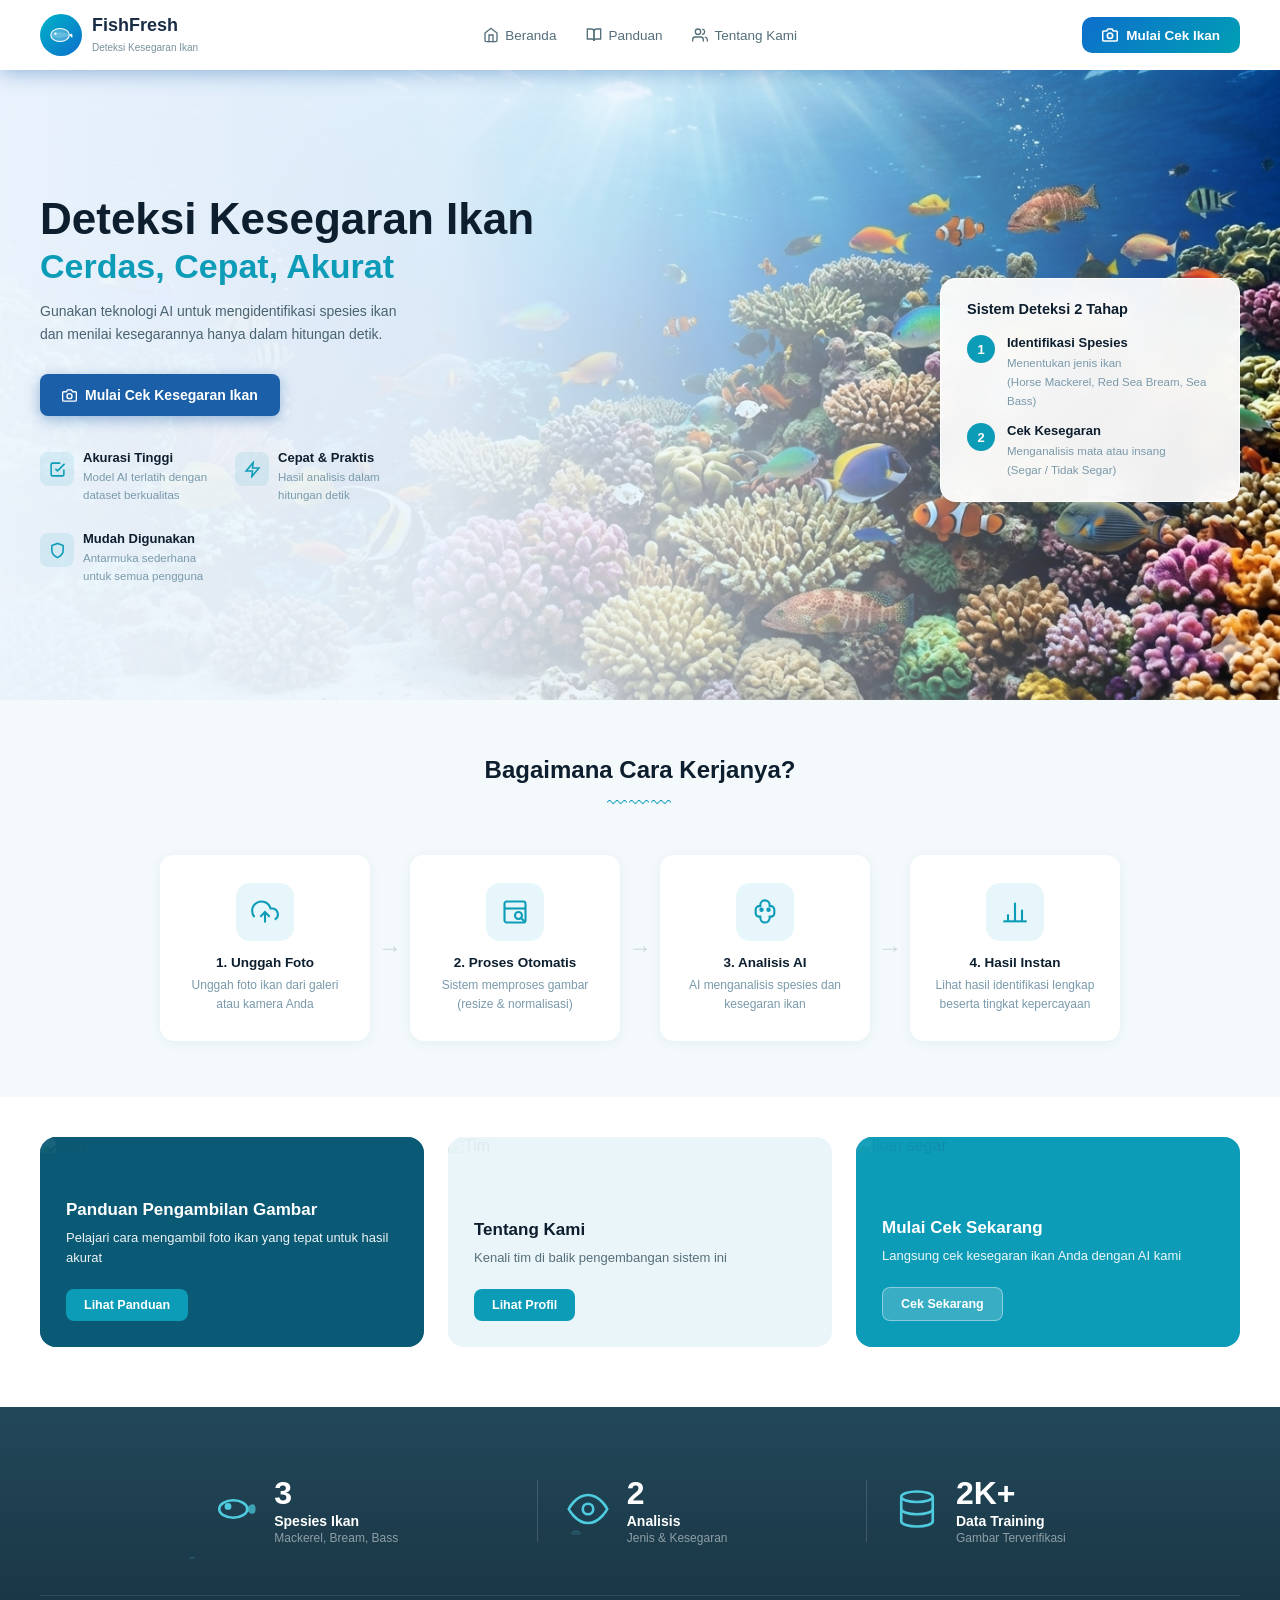
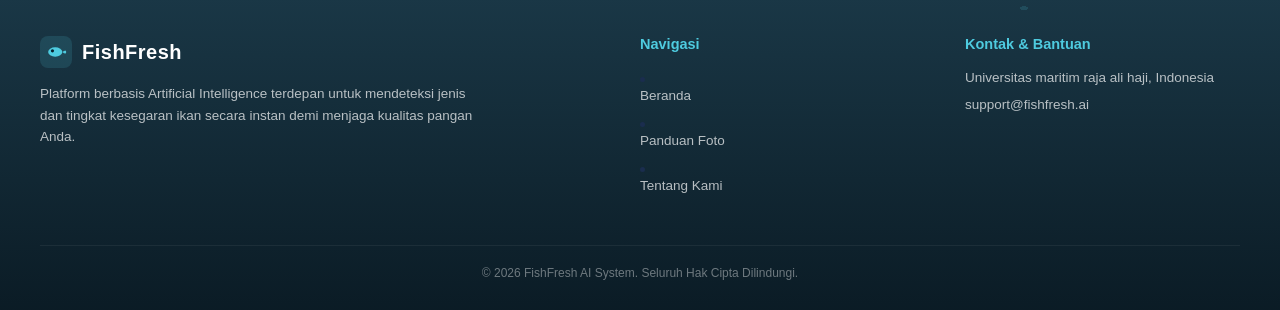
==== frontend/index.html @ 50209ec3 "first commit" ====
<!DOCTYPE html>
<html lang="id">

<head>
  <meta charset="UTF-8">
  <meta name="viewport" content="width=device-width, initial-scale=1.0">
  <title>FishFresh - Deteksi Kesegaran Ikan</title>

  <link rel="stylesheet" href="./assest/css/index.css">

  <link
    href="https://fonts.googleapis.com/css2?family=Inter:ital,wght@0,400;0,500;0,600;0,700;0,800;0,900;1,400&display=swap"
    rel="stylesheet">
</head>

<body>
  <!-- NAVBAR -->
  <nav>
    <div class="brand">
      <div class="brand-logo">
        <svg viewBox="0 0 28 28" fill="none" xmlns="http://www.w3.org/2000/svg">
          <ellipse cx="13" cy="14" rx="10" ry="7" fill="rgba(255,255,255,0.25)" stroke="#fff" stroke-width="1.2" />
          <path d="M23 14 C26 11 27 14 26 17 C24 15.5 23 14 23 14Z" fill="#fff" />
          <circle cx="8" cy="12.5" r="1.3" fill="#fff" />
          <path d="M4 14 C8 10 17 10 23 14 C17 18 8 18 4 14Z" fill="rgba(255,255,255,0.18)" />
        </svg>
      </div>
      <div class="brand-text">
        <b>FishFresh</b>
        <small>Deteksi Kesegaran Ikan</small>
      </div>
    </div>

    <ul class="nav-links">
      <li>
        <a href="beranda.html" class="active">
          <svg viewBox="0 0 24 24" fill="none" stroke="currentColor" stroke-width="2" stroke-linecap="round">
            <path d="M3 9l9-7 9 7v11a2 2 0 01-2 2H5a2 2 0 01-2-2z" />
            <polyline points="9 22 9 12 15 12 15 22" />
          </svg>
          Beranda
        </a>
      </li>
      <li>
        <a href="panduan.html">
          <svg viewBox="0 0 24 24" fill="none" stroke="currentColor" stroke-width="2" stroke-linecap="round">
            <path d="M2 3h6a4 4 0 014 4v14a3 3 0 00-3-3H2z" />
            <path d="M22 3h-6a4 4 0 00-4 4v14a3 3 0 013-3h7z" />
          </svg>
          Panduan
        </a>
      </li>
      <li>
        <a href="tentang.html">
          <svg viewBox="0 0 24 24" fill="none" stroke="currentColor" stroke-width="2" stroke-linecap="round">
            <path d="M17 21v-2a4 4 0 00-4-4H5a4 4 0 00-4 4v2" />
            <circle cx="9" cy="7" r="4" />
            <path d="M23 21v-2a4 4 0 00-3-3.87M16 3.13a4 4 0 010 7.75" />
          </svg>
          Tentang Kami
        </a>
      </li>
    </ul>

    <a href="cek.html" class="btn-cta nav-cta-desktop">
      <svg viewBox="0 0 24 24" fill="none" stroke="currentColor" stroke-width="2.5" stroke-linecap="round">
        <path d="M23 19a2 2 0 01-2 2H3a2 2 0 01-2-2V8a2 2 0 012-2h4l2-3h6l2 3h4a2 2 0 012 2z" />
        <circle cx="12" cy="13" r="4" />
      </svg>
      Mulai Cek Ikan
    </a>

    <button class="ham-btn" id="ham" aria-label="Menu">
      <span></span>
      <span></span>
      <span></span>
    </button>

    <div class="mobile-menu" id="mobileMenu">
      <ul>
        <li><a href="beranda.html" class="active">Beranda</a></li>
        <li><a href="panduan.html">Panduan</a></li>
        <li><a href="tentang.html">Tentang Kami</a></li>
        <li>
          <a href="cek.html" class="btn-cta-mobile">
            <svg viewBox="0 0 24 24" fill="none" stroke="currentColor" stroke-width="2.5"
              style="width:16px;height:16px;">
              <path d="M23 19a2 2 0 01-2 2H3a2 2 0 01-2-2V8a2 2 0 012-2h4l2-3h6l2 3h4a2 2 0 012 2z" />
              <circle cx="12" cy="13" r="4" />
            </svg>
            Mulai Cek Ikan
          </a>
        </li>
      </ul>
    </div>
  </nav>

  <section class="hero" id="heroSection">
    <div class="hero-bg-wrap">
      <img id="heroBgImg" src="./assest/img/laut.png" alt="Background pantai" />
    </div>

    <div class="hero-overlay"></div>

    <div class="hero-inner">
      <div class="hero-left">
        <h1>Deteksi Kesegaran Ikan</h1>
        <h2>Cerdas, Cepat, Akurat</h2>
        <p>Gunakan teknologi AI untuk mengidentifikasi spesies ikan dan menilai kesegarannya hanya dalam hitungan
          detik.</p>

        <div class="hero-btns">
          <a href="cek.html" class="btn-primary"
            style="text-decoration: none; display: inline-flex; align-items: center; gap: 8px;">
            <svg width="15" height="15" fill="none" stroke="currentColor" stroke-width="2.2" viewBox="0 0 24 24">
              <path d="M23 19a2 2 0 01-2 2H3a2 2 0 01-2-2V8a2 2 0 012-2h4l2-3h6l2 3h4a2 2 0 012 2z" />
              <circle cx="12" cy="13" r="4" />
            </svg>
            Mulai Cek Kesegaran Ikan
          </a>
        </div>

        <div class="hero-features">
          <div class="hero-feat">
            <div class="hero-feat-icon">
              <svg viewBox="0 0 24 24" fill="none" stroke="#0d9cb8" stroke-width="2.2">
                <polyline points="9 11 12 14 22 4" />
                <path d="M21 12v7a2 2 0 01-2 2H5a2 2 0 01-2-2V5a2 2 0 012-2h11" />
              </svg>
            </div>
            <div class="hero-feat-text">
              <strong>Akurasi Tinggi</strong>
              <span>Model AI terlatih dengan<br>dataset berkualitas</span>
            </div>
          </div>
          <div class="hero-feat">
            <div class="hero-feat-icon">
              <svg viewBox="0 0 24 24" fill="none" stroke="#0d9cb8" stroke-width="2.2">
                <polygon points="13 2 3 14 12 14 11 22 21 10 12 10 13 2" />
              </svg>
            </div>
            <div class="hero-feat-text">
              <strong>Cepat &amp; Praktis</strong>
              <span>Hasil analisis dalam<br>hitungan detik</span>
            </div>
          </div>
          <div class="hero-feat">
            <div class="hero-feat-icon">
              <svg viewBox="0 0 24 24" fill="none" stroke="#0d9cb8" stroke-width="2.2">
                <path d="M12 22s8-4 8-10V5l-8-3-8 3v7c0 6 8 10 8 10z" />
              </svg>
            </div>
            <div class="hero-feat-text">
              <strong>Mudah Digunakan</strong>
              <span>Antarmuka sederhana<br>untuk semua pengguna</span>
            </div>
          </div>
        </div>
      </div>

      <div class="hero-card">
        <h4>Sistem Deteksi 2 Tahap</h4>
        <div class="hc-step">
          <div class="hc-num">1</div>
          <div class="hc-info">
            <strong>Identifikasi Spesies</strong>
            <span>Menentukan jenis ikan<br>(Horse Mackerel, Red Sea Bream, Sea Bass)</span>
          </div>
        </div>
        <div class="hc-step">
          <div class="hc-num">2</div>
          <div class="hc-info">
            <strong>Cek Kesegaran</strong>
            <span>Menganalisis mata atau insang<br>(Segar / Tidak Segar)</span>
          </div>
        </div>
      </div>
    </div>
  </section>

  <section class="how-section">
    <div class="section-head">
      <h2>Bagaimana Cara Kerjanya?</h2>
      <div class="wave">〰〰〰</div>
    </div>
    <div class="steps-wrap">

      <div class="step-box">
        <div class="step-icon-wrap">
          <svg viewBox="0 0 24 24" fill="none" stroke="#0d9cb8" stroke-width="1.8">
            <polyline points="16 16 12 12 8 16" />
            <line x1="12" y1="12" x2="12" y2="21" />
            <path d="M20.39 18.39A5 5 0 0018 9h-1.26A8 8 0 103 16.3" />
          </svg>
        </div>
        <h4>1. Unggah Foto</h4>
        <p>Unggah foto ikan dari galeri atau kamera Anda</p>
      </div>

      <div class="step-arr">→</div>

      <div class="step-box">
        <div class="step-icon-wrap">
          <svg viewBox="0 0 24 24" fill="none" stroke="#0d9cb8" stroke-width="1.8">
            <rect x="3" y="3" width="18" height="18" rx="2" />
            <path d="M3 9h18" />
            <circle cx="15" cy="15" r="3" />
            <line x1="17.1" y1="17.1" x2="20" y2="20" />
          </svg>
        </div>
        <h4>2. Proses Otomatis</h4>
        <p>Sistem memproses gambar (resize &amp; normalisasi)</p>
      </div>

      <div class="step-arr">→</div>

      <div class="step-box">
        <div class="step-icon-wrap">
          <svg viewBox="0 0 24 24" fill="none" stroke="#0d9cb8" stroke-width="1.8">
            <path
              d="M12 2a4 4 0 014 4v1h1a3 3 0 013 3v3a3 3 0 01-3 3h-1v1a4 4 0 01-8 0v-1H7a3 3 0 01-3-3v-3a3 3 0 013-3h1V6a4 4 0 014-4z" />
            <circle cx="9" cy="10" r="1" />
            <circle cx="15" cy="10" r="1" />
          </svg>
        </div>
        <h4>3. Analisis AI</h4>
        <p>AI menganalisis spesies dan kesegaran ikan</p>
      </div>

      <div class="step-arr">→</div>

      <div class="step-box">
        <div class="step-icon-wrap">
          <svg viewBox="0 0 24 24" fill="none" stroke="#0d9cb8" stroke-width="1.8">
            <line x1="18" y1="20" x2="18" y2="10" />
            <line x1="12" y1="20" x2="12" y2="4" />
            <line x1="6" y1="20" x2="6" y2="14" />
            <polyline points="2 20 22 20" />
          </svg>
        </div>
        <h4>4. Hasil Instan</h4>
        <p>Lihat hasil identifikasi lengkap beserta tingkat kepercayaan</p>
      </div>

    </div>
  </section>

  <section class="cards-section">
    <div class="cards-grid">

      <div class="icard icard-1">
        <img class="icard-bg-img" src="https://images.unsplash.com/photo-1544551763-46a013bb70d5?w=600&q=80&fit=crop"
          alt="Ikan" style="object-position:right center" />
        <div class="icard-overlay"></div>
        <div class="icard-content">
          <h3>Panduan Pengambilan Gambar</h3>
          <p>Pelajari cara mengambil foto ikan yang tepat untuk hasil akurat</p>
          <a href="panduan.html" class="icard-btn"
            style="background:#0d9cb8; color:#fff; text-decoration:none; display:inline-block; text-align:center;">Lihat
            Panduan</a>
        </div>
      </div>

      <div class="icard icard-3">
        <img class="icard-bg-img" src="https://images.unsplash.com/photo-1529156069898-49953e39b3ac?w=600&q=80&fit=crop"
          alt="Tim" style="object-position:right top" />
        <div class="icard-overlay"></div>
        <div class="icard-content">
          <h3>Tentang Kami</h3>
          <p>Kenali tim di balik pengembangan sistem ini</p>
          <a href="tentang.html" class="icard-btn"
            style="background:#0d9cb8; color:#fff; text-decoration:none; display:inline-block; text-align:center;">Lihat
            Profil</a>
        </div>
      </div>

      <div class="icard icard-4">
        <img class="icard-bg-img" src="https://images.unsplash.com/photo-1565193566173-7a0ee3dbe261?w=600&q=80&fit=crop"
          alt="Ikan segar" style="object-position:right center" />
        <div class="icard-overlay"></div>
        <div class="icard-content">
          <h3>Mulai Cek Sekarang</h3>
          <p>Langsung cek kesegaran ikan Anda dengan AI kami</p>
          <a href="cek.html" class="icard-btn"
            style="background:rgba(255,255,255,0.18); color:#fff; border:1px solid rgba(255,255,255,0.4); text-decoration:none; display:inline-block; text-align:center;">Cek
            Sekarang</a>
        </div>
      </div>

    </div>
  </section>

  <!-- FOOTER -->
  <footer class="combined-footer">
    <div class="footer-bg-layer"></div>
    <div class="footer-fish-layer"></div>

    <div class="footer-container">

      <div class="stats-inner">
        <div class="stat-item">
          <div class="stat-icon-wrap">
            <svg viewBox="0 0 24 24">
              <ellipse cx="11" cy="12" rx="8" ry="5" stroke="#4ecbdf" stroke-width="1.5" fill="none" />
              <path d="M19 12 Q23 8 23 12 Q23 16 19 12Z" fill="#4ecbdf" opacity="0.7" />
              <circle cx="8" cy="10.5" r="1.2" fill="#4ecbdf" />
            </svg>
          </div>
          <div class="stat-text">
            <div class="stat-num">3</div>
            <div class="stat-label">Spesies Ikan</div>
            <div class="stat-sub">Mackerel, Bream, Bass</div>
          </div>
        </div>

        <div class="stat-item">
          <div class="stat-icon-wrap">
            <svg viewBox="0 0 24 24" fill="none" stroke="#4ecbdf" stroke-width="1.5">
              <path d="M1 12s4-8 11-8 11 8 11 8-4 8-11 8-11-8-11-8z" />
              <circle cx="12" cy="12" r="3" />
            </svg>
          </div>
          <div class="stat-text">
            <div class="stat-num">2</div>
            <div class="stat-label">Analisis</div>
            <div class="stat-sub">Jenis &amp; Kesegaran</div>
          </div>
        </div>

        <div class="stat-item">
          <div class="stat-icon-wrap">
            <svg viewBox="0 0 24 24" fill="none" stroke="#4ecbdf" stroke-width="1.5">
              <ellipse cx="12" cy="5" rx="9" ry="3" />
              <path d="M21 12c0 1.66-4 3-9 3s-9-1.34-9-3" />
              <path d="M3 5v14c0 1.66 4 3 9 3s9-1.34 9-3V5" />
            </svg>
          </div>
          <div class="stat-text">
            <div class="stat-num">2K+</div>
            <div class="stat-label">Data Training</div>
            <div class="stat-sub">Gambar Terverifikasi</div>
          </div>
        </div>
      </div>

      <div class="footer-divider"></div>

      <div class="footer-content-grid">
        <div class="footer-about">
          <div class="footer-brand">
            <div class="f-brand-icon">
              <svg viewBox="0 0 28 28" fill="none">
                <ellipse cx="13" cy="14" rx="9" ry="6" fill="#4ecbdf" />
                <path d="M22 14 Q27 10 27 14 Q27 18 22 14Z" fill="#4ecbdf" />
                <circle cx="9.5" cy="12.5" r="2" fill="#071e2a" />
              </svg>
            </div>
            <span>FishFresh</span>
          </div>
          <p class="footer-desc">
            Platform berbasis Artificial Intelligence terdepan untuk mendeteksi jenis dan tingkat kesegaran ikan
            secara
            instan demi menjaga kualitas pangan Anda.
          </p>
        </div>

        <div class="footer-links-group">
          <h4>Navigasi</h4>
          <li><a href="beranda.html">Beranda</a>
          <li><a href="panduan.html">Panduan Foto</a>
          <li><a href="tentang.html">Tentang Kami</a>
        </div>

        <div class="footer-links-group">
          <h4>Kontak & Bantuan</h4>
          <p class="footer-info-text">Universitas maritim raja ali haji, Indonesia</p>
          <p class="footer-info-text">support@fishfresh.ai</p>
        </div>
      </div>

      <div class="footer-bottom">
        <p>&copy; 2026 FishFresh AI System. Seluruh Hak Cipta Dilindungi.</p>
      </div>

    </div>
  </footer>

  <div class="toast" id="toast"></div>
  <script src="./assest/js/index.js"></script>
</body>

</html>
---- frontend/assest/css/index.css ----
:root {
    --primary: #1a5fa8;
    --primary-dark: #0d3d6e;
    --primary-light: #3a80cc;
    --accent: #00b4d8;
    --teal: #0096c7;
    --bg: #f0f8ff;
    --bg2: #e4f1fb;
    --white: #fff;
    --text: #1a2d45;
    --muted: #5a7a9a;
    --border: #cde3f5;
    --green: #16a34a;
    --red: #dc2626;
    --shadow: 0 4px 24px rgba(26, 95, 168, .10);
    --shadow-h: 0 8px 36px rgba(26, 95, 168, .18);
    --r: 16px;
    --r-sm: 10px;
}

*,
*::before,
*::after {
    box-sizing: border-box;
    margin: 0;
    padding: 0
}

html {
    scroll-behavior: smooth
}

body {
    font-family: 'Poppins', sans-serif;
    color: #1a2d4e;
    overflow-x: hidden;
    width: 100%;
    background-image: linear-gradient(180deg, rgba(238, 246, 255, 0.323) 0%, rgba(238, 246, 255, 0.95) 100%),
        url('/assest/img/laut.png');
    background-size: cover;
    background-position: center;
    background-repeat: no-repeat;
    background-attachment: fixed;
}

/* ============ NAVBAR ============ */
/* ── NAVBAR ── */
nav {
    position: fixed;
    top: 0;
    left: 0;
    width: 100%;
    height: 70px;
    display: flex;
    justify-content: space-between;
    align-items: center;
    padding: 0 40px;
    background: #ffffff !important;
    /* Memaksa latar putih kokoh di laptop/tablet/HP */
    box-shadow: 0 2px 20px rgba(26, 95, 168, 0.437);
    z-index: 9999;
}

.brand {
    display: flex;
    align-items: center;
    gap: 10px
}

.brand-logo {
    width: 42px;
    height: 42px;
    border-radius: 50%;
    background: linear-gradient(135deg, #00b4c8, #0d6ecc);
    display: flex;
    align-items: center;
    justify-content: center;
    overflow: hidden
}

.brand-logo svg {
    width: 26px;
    height: 26px
}

.brand-text b {
    display: block;
    font-size: 18px;
    color: #1a2d45 !important;
    line-height: 1.2;
}

.brand-text small {
    font-size: 10px;
    color: #78909c;
    font-weight: 400
}

.nav-links {
    display: flex;
    align-items: center;
    gap: 2px;
    list-style: none
}

.nav-links a {
    display: flex;
    align-items: center;
    gap: 6px;
    text-decoration: none;
    font-size: 13.5px;
    font-weight: 500;
    color: #546e7a;
    padding: 8px 14px;
    border-radius: 8px;
    transition: color .15s
}

.nav-links a:hover {
    color: #0a3060
}

.nav-links a.active {
    color: #546e7a;
    position: relative
}

.nav-links svg {
    width: 16px;
    height: 16px;
    flex-shrink: 0
}

.btn-cta {
    display: flex;
    align-items: center;
    gap: 8px;
    text-decoration: none;
    background: linear-gradient(135deg, #0d6ecc, #00a0b4);
    color: #fff;
    font-size: 13.5px;
    font-weight: 600;
    padding: 10px 20px;
    border-radius: 10px;
    white-space: nowrap;
    transition: opacity .15s
}

.btn-cta:hover {
    opacity: .88
}

.btn-cta svg {
    width: 16px;
    height: 16px
}

.ham-btn {
    display: none;

    flex-direction: column;
    justify-content: space-between;
    width: 26px;
    height: 18px;
    background: transparent;
    border: none;
    cursor: pointer;
    padding: 0;
    z-index: 1001;
    position: absolute;
    right: 24px;
    top: 50%;
    transform: translateY(-50%);
}

.ham-btn span {
    width: 100%;
    height: 2.5px;
    background-color: #070000;
    border-radius: 2px;
    transition: all 0.3s ease-in-out;
}

/* ============ MEDIA QUERY (KHUSUS LAYAR KECIL/HP) ============ */
@media (max-width: 900px) {

    .nav-links {
        display: none !important;
    }

    .nav-cta-desktop {
        display: none !important;
    }

    .ham-btn {
        display: flex !important;
    }

    nav {
        padding-right: 60px !important;
    }
}

.nav-links a:hover,
.nav-links a.active {
    color: #546e7a;
}

.nav-btn {
    text-decoration: none;
    color: #546e7a;
    background: #fff;
    padding: 0.75rem 1.6rem;
    border-radius: 14px;
    font-size: 0.95rem;
    font-weight: 700;
    box-shadow: 0 4px 15px rgba(255, 255, 255, 0.15);
    transition: all 0.3s cubic-bezier(0.16, 1, 0.3, 1);
}

.nav-btn:hover {
    transform: translateY(-2px);
    box-shadow: 0 8px 25px rgba(240, 4, 4, 0.25);
    background: #f8faff;
}

.ham-btn {
    display: none;
    /* Sembunyi secara bawaan di laptop */
    flex-direction: column;
    justify-content: space-between;
    width: 26px;
    height: 18px;
    background: transparent;
    border: none;
    cursor: pointer;
    padding: 0;
    z-index: 1001;

    /* Mengunci posisi tombol di kanan tengah navbar */
    position: absolute;
    right: 24px;
    top: 50%;
    transform: translateY(-50%);
}

/* Membuat bentuk fisik 3 baris garis putih */
.ham-btn span {
    width: 100%;
    height: 2.5px;
    background-color: #090000;
    border-radius: 2px;
    transition: all 0.3s ease-in-out;
}

/* Efek transisi berputar membentuk silang (X) saat menu terbuka */
.ham-btn.open span:nth-child(1) {
    transform: translateY(7.5px) rotate(45deg);
}

.ham-btn.open span:nth-child(2) {
    opacity: 0;
}

.ham-btn.open span:nth-child(3) {
    transform: translateY(-8px) rotate(-45deg);
}

@media (max-width: 576px) {

    .nav-links,
    .nav-btn,
    .nav-cta-desktop {
        display: none !important;
    }

    .ham-btn {
        display: flex !important;
    }

    nav {
        padding: 0 24px !important;
    }

    .mobile-menu {
        display: block !important;
        position: fixed;
        top: 66px;
        left: 0;
        width: 100%;
        background-color: var(--primary);
        padding: 24px;
        box-shadow: 0 10px 25px rgba(26, 95, 168, 0.2);
        opacity: 0;
        visibility: hidden;
        transform: translateY(-15px);
        transition: all 0.3s cubic-bezier(0.16, 1, 0.3, 1);
        z-index: 999;
    }

    .mobile-menu.open {
        opacity: 1;
        visibility: visible;
        transform: translateY(0);
    }

    .mobile-menu ul {
        list-style: none;
        display: flex;
        flex-direction: column;
        gap: 16px;
        padding: 0;
        margin: 0;
    }

    .mobile-menu ul li a {
        color: #000000 !important;
        text-decoration: none;
        font-size: 16px;
        font-weight: 600;
        display: block;
        padding: 8px 0;
    }

    .btn-cta-mobile {
        display: flex !important;
        align-items: center;
        justify-content: center;
        gap: 8px;
        background-color: var(--accent) !important;
        color: #ffffff !important;
        padding: 12px 20px;
        border-radius: 10px;
        text-align: center;
        font-weight: 700;
        margin-top: 8px;
        text-decoration: none;
    }



    /* --- LAYOUT HERO KHUSUS HP --- */
    .hero {
        min-height: auto !important;
        padding-top: 110px !important;
        padding-bottom: 40px !important;
    }

    .hero-inner {
        flex-direction: column !important;
        align-items: center !important;
        text-align: center !important;
        padding: 20px !important;
        gap: 34px !important;
    }

    .hero-left {
        max-width: 100% !important;
        width: 100% !important;
        text-align: center !important;
    }

    .hero-left h1,
    .hero-left h2 {
        text-align: center !important;
    }

    .hero-left p {
        max-width: 100% !important;
        margin: 0 auto 24px !important;
        text-align: center !important;
    }

    /* TOMBOL UTAMA DI TENGAH HP */
    .hero-btns {
        display: flex !important;
        justify-content: center !important;
        align-items: center !important;
        width: 100% !important;
        margin-bottom: 34px !important;
    }

    .hero-features {
        flex-direction: column !important;
        align-items: center !important;
        justify-content: center !important;
        gap: 20px !important;
        width: 100% !important;
    }

    .hero-feat {
        flex-direction: column !important;
        align-items: center !important;
        text-align: center !important;
        width: 100% !important;
        max-width: 300px !important;
        gap: 8px !important;
    }

    .hero-feat-text strong {
        text-align: center !important;
    }

    .hero-feat-text span {
        text-align: center !important;
    }

    .hero-card {
        max-width: 100% !important;
        min-width: 100% !important;
        transform: none !important;
        text-align: left !important;
        /* Judul 'Sistem Deteksi 2 Tahap' rata kiri */
        padding: 20px !important;
    }

    .hc-step {
        display: flex !important;
        flex-direction: row !important;
        align-items: flex-start !important;
        justify-content: flex-start !important;
        text-align: left !important;
        gap: 12px !important;
        width: 100% !important;
    }

    .hc-info {
        text-align: left !important;
        flex: 1 !important;
    }

    .hc-info strong,
    .hc-info span {
        text-align: left !important;
        display: block !important;
    }

    .hero-overlay {
        background: linear-gradient(to bottom, rgba(238, 246, 255, 0.98) 0%, rgba(238, 246, 255, 0.90) 100%) !important;
    }
}


/* ============ PINTU SINGLE: KHUSUS LAYAR TAB (577px sampai 992px) ============ */
@media (min-width: 577px) and (max-width: 992px) {

    .nav-links,
    .nav-btn,
    .nav-cta-desktop {
        display: none !important;
    }

    .ham-btn {
        display: flex !important;
    }

    nav {
        padding: 0 24px !important;
    }

    .mobile-menu {
        display: block !important;
        position: fixed;
        top: 66px;
        left: 0;
        width: 100%;
        background-color: var(--primary);
        padding: 24px;
        z-index: 999;
    }

    .hero {
        min-height: auto !important;
        padding-top: 130px !important;
        padding-bottom: 60px !important;
    }

    .hero-inner {
        flex-direction: row !important;
        align-items: center !important;
        justify-content: space-between !important;
        text-align: left !important;
        padding: 40px 30px !important;
        gap: 30px !important;
    }

    .hero-left {
        max-width: 50% !important;
        /* Membagi ruang berimbang dengan kotak putih */
        width: 100% !important;
        text-align: left !important;
        flex-shrink: 0 !important;
    }

    .hero-left h1,
    .hero-left h2 {
        text-align: left !important;
    }

    .hero-left p {
        max-width: 100% !important;
        margin: 0 0 24px 0 !important;
        text-align: left !important;
    }

    .hero-btns {
        justify-content: flex-start !important;
    }

    /* 3 ikon fitur kecil di bawah teks tablet */
    .hero-features {
        display: flex !important;
        flex-direction: column !important;
        /* Diubah menjadi kolom ke bawah agar muat di area 50% */
        align-items: flex-start !important;
        gap: 16px !important;
        width: 100% !important;
        margin: 0 !important;
    }

    .hero-feat {
        text-align: left !important;
    }

    /* --- KUNCI KOTAK PUTIH DI LAYAR TAB --- */
    .hero-card {
        max-width: 45% !important;
        /* Berbagi ruang di sebelah kanan teks */
        width: 100% !important;
        align-self: center !important;
        text-align: left !important;
        padding: 22px !important;
        margin: 0 !important;
        box-shadow: 0 8px 30px rgba(13, 110, 140, 0.15) !important;
    }

    /* MEMAKSA Angka Kuning dan Kalimatnya Menjadi 1 Baris Sejajar Mendatar */
    .hc-step {
        display: flex !important;
        flex-direction: row !important;
        /* Mengunci paksa arah menyamping */
        align-items: flex-start !important;
        justify-content: flex-start !important;
        text-align: left !important;
        gap: 14px !important;
        width: 100% !important;
        margin-bottom: 14px !important;
    }

    .hc-step:last-child {
        margin-bottom: 0 !important;
    }

    /* Wadah Angka Bulat Kuning */
    .hc-num {
        flex-shrink: 0 !important;
    }

    /* Wadah Teks Penjelasan di Samping Angka */
    .hc-info {
        flex: 1 !important;
        text-align: left !important;
    }

    .hc-info strong {
        display: block !important;
        text-align: left !important;
        margin-bottom: 2px !important;
        font-size: 13px !important;
    }

    .hc-info span {
        display: block !important;
        text-align: left !important;
        line-height: 1.4 !important;
        font-size: 11px !important;
    }

    .hero-overlay {
        background: linear-gradient(to right,
                rgba(238, 246, 255, 0.98) 0%,
                rgba(238, 246, 255, 0.92) 50%,
                rgba(238, 246, 255, 0.4) 100%) !important;
    }
}

/* ============ HERO ============ */
.hero {
    position: relative;
    min-height: 700px;
    overflow: hidden;
    display: flex !important;
    align-items: stretch;
    padding-top: 80px;
}

.hero-bg-wrap {
    position: absolute;
    inset: 0;
    z-index: 0;
}

#heroBgImg {
    width: 100%;
    height: 100%;
    object-fit: cover;
    object-position: center center;
    display: block;
}

.hero-overlay {
    position: absolute;
    inset: 0;
    z-index: 1;
    background: linear-gradient(to right,
            rgba(238, 246, 255, 0.98) 0%,
            rgba(238, 246, 255, 0.92) 35%,
            rgba(238, 246, 255, 0.75) 50%,
            rgba(238, 246, 255, 0.3) 75%,
            transparent 100%);
}

/* INI KUNCINYA: Mengunci Teks di Kiri & Card Kodinganmu Tetap di Kanan */
.hero-inner {
    position: relative;
    z-index: 2;
    width: 100%;
    max-width: 1340px;
    margin: 0 auto;
    padding: 52px 40px;
    display: flex !important;
    align-items: center;
    justify-content: space-between;
    /* Menendang card asli kamu ke kanan ujung */
    gap: 40px;
}

.hero-left {
    max-width: 500px;
    flex-shrink: 0;
}

.hero-left h1 {
    font-size: 44px;
    font-weight: 900;
    color: #0d1e2e;
    line-height: 1.08;
    margin-bottom: 4px;
}

.hero-left h2 {
    font-size: 34px;
    font-weight: 800;
    color: #0d9cb8;
    line-height: 1.15;
    margin-bottom: 14px;
}

.hero-left p {
    font-size: 14px;
    color: #4a6370;
    line-height: 1.65;
    margin-bottom: 28px;
    max-width: 380px;
}

.hero-btns {
    display: flex;
    gap: 14px;
    align-items: center;
    flex-wrap: wrap;
    margin-bottom: 34px;
}

/* ── GANTI BLOK CSS .btn-primary DENGAN INI ── */
.btn-primary {
    display: flex;
    align-items: center;
    gap: 8px;
    background-color: #1a5fa8 !important;
    /* MENGUNCI WARNA BIRU SOLID SEPERTI DI FOTO PERTAMA */
    color: #fff !important;
    /* Memaksa warna teks tetap putih bersih */
    border: none;
    padding: 13px 22px;
    border-radius: 8px;
    font-size: 14px;
    font-weight: 700;
    cursor: pointer;
    transition: background .2s;
    white-space: nowrap;
    opacity: 1 !important;
    box-shadow: 0 4px 14px rgba(26, 95, 168, 0.4);
}

.btn-primary:hover {
    background-color: #0d3d6e !important;
    /* Warna biru gelap saat tombol ditekan/disentuh */
}

.btn-secondary {
    display: flex;
    align-items: center;
    gap: 6px;
    background: #fff;
    color: #333;
    border: 1.5px solid #c8d8df;
    padding: 12px 20px;
    border-radius: 8px;
    font-size: 14px;
    font-weight: 500;
    cursor: pointer;
    transition: border-color .2s;
    white-space: nowrap;
}

.btn-secondary:hover {
    border-color: #0d9cb8;
}

.hero-features {
    display: flex;
    gap: 28px;
    flex-wrap: wrap;
}

.hero-feat {
    display: flex;
    align-items: flex-start;
    gap: 9px;
}

.hero-feat-icon {
    width: 34px;
    height: 34px;
    border-radius: 8px;
    background: rgba(13, 156, 184, 0.1);
    display: flex;
    align-items: center;
    justify-content: center;
    flex-shrink: 0;
    margin-top: 2px;
}

.hero-feat-icon svg {
    width: 17px;
    height: 17px;
    color: #0d9cb8;
}

.hero-feat-text strong {
    font-size: 13px;
    font-weight: 700;
    color: #0d1e2e;
    display: block;
    margin-bottom: 2px;
}

.hero-feat-text span {
    font-size: 11.5px;
    color: #7a9aab;
    line-height: 1.4;
}

/* CARD INDIKATOR KANAN KAMU */
.hero-card {
    flex-shrink: 0;
    background: rgba(255, 255, 255, 0.93);
    backdrop-filter: blur(12px);
    -webkit-backdrop-filter: blur(12px);
    border-radius: 16px;
    padding: 22px 26px;
    min-width: 268px;
    max-width: 300px;
    box-shadow: 0 8px 40px rgba(13, 110, 140, 0.18);
    border: 1px solid rgba(255, 255, 255, 0.8);
}

.hero-card h4 {
    font-size: 14.5px;
    font-weight: 700;
    color: #0d1e2e;
    margin-bottom: 18px;
}

.hc-step {
    display: flex;
    align-items: flex-start;
    gap: 12px;
    margin-bottom: 14px;
}

.hc-step:last-child {
    margin-bottom: 0;
}

.hc-num {
    width: 28px;
    height: 28px;
    border-radius: 50%;
    background: #0d9cb8;
    color: #fff;
    font-size: 13px;
    font-weight: 700;
    display: flex;
    align-items: center;
    justify-content: center;
    flex-shrink: 0;
}

.hc-info strong {
    font-size: 13px;
    font-weight: 700;
    color: #0d1e2e;
    display: block;
    margin-bottom: 3px;
}

.hc-info span {
    font-size: 11.5px;
    color: #7a9aab;
    line-height: 1.45;
}

/* ============ HOW IT WORKS ============ */
.how-section {
    background: #f4f9fb;
    padding: 56px 40px;
}

.section-head {
    text-align: center;
    margin-bottom: 40px
}

.section-head h2 {
    font-size: 24px;
    font-weight: 800;
    color: #0d1e2e;
    margin-bottom: 8px
}

.section-head .wave {
    color: #0d9cb8;
    font-size: 20px;
    letter-spacing: 2px
}

.steps-wrap {
    display: flex;
    align-items: center;
    justify-content: center;
    gap: 0;
    flex-wrap: wrap;
    max-width: 980px;
    margin: 0 auto;
}

.step-box {
    background: #fff;
    border-radius: 14px;
    padding: 28px 22px;
    width: 210px;
    text-align: center;
    box-shadow: 0 2px 12px rgba(13, 110, 140, 0.07);
    flex-shrink: 0;
}

.step-icon-wrap {
    width: 58px;
    height: 58px;
    border-radius: 14px;
    background: #e6f6fa;
    display: flex;
    align-items: center;
    justify-content: center;
    margin: 0 auto 14px;
}

.step-icon-wrap svg {
    width: 28px;
    height: 28px;
    color: #0d9cb8;
    stroke: #0d9cb8
}

.step-box h4 {
    font-size: 13.5px;
    font-weight: 700;
    color: #0d1e2e;
    margin-bottom: 6px
}

.step-box p {
    font-size: 12px;
    color: #7a9aab;
    line-height: 1.55
}

.step-arr {
    color: #cbd8df;
    font-size: 24px;
    padding: 0 8px;
    flex-shrink: 0
}

/* ============ INFO CARDS (PERBAIKAN BESAR DISINI) ============ */
.cards-section {
    padding: 40px 40px;
    background: #fff
}

.cards-grid {
    display: grid;
    grid-template-columns: repeat(3, 1fr);
    gap: 24px;
    max-width: 1340px;
    margin: 0 auto;
}

.icard {
    border-radius: 16px;
    min-height: 210px;
    position: relative;
    overflow: hidden;
    display: flex;
    flex-direction: column;
    justify-content: flex-end;
    padding: 26px;
}

.icard-bg-img {
    position: absolute;
    inset: 0;
    width: 100%;
    height: 100%;
    object-fit: cover;
    object-position: center;
    z-index: 0;
}

.icard-overlay {
    position: absolute;
    inset: 0;
    z-index: 1
}

.icard-content {
    position: relative;
    z-index: 2
}

.icard h3 {
    font-size: 17px;
    font-weight: 800;
    margin-bottom: 8px
}

.icard p {
    font-size: 13px;
    line-height: 1.6;
    margin-bottom: 20px;
    opacity: 0.92
}

.icard-btn {
    display: inline-flex;
    align-items: center;
    justify-content: center;
    padding: 9px 18px;
    border-radius: 8px;
    font-size: 12.5px;
    font-weight: 700;
    cursor: pointer;
    border: none;
    transition: opacity .2s;
    align-self: flex-start;
}

.icard-btn:hover {
    opacity: 0.85
}

/* Card 1 — dark teal */
.icard-1 {
    background: #0b5a75
}

.icard-1 .icard-overlay {
    background: linear-gradient(135deg, rgba(11, 90, 117, 0.95) 0%, rgba(11, 90, 117, 0.6) 60%, rgba(11, 90, 117, 0.1) 100%)
}

.icard-1 h3,
.icard-1 p {
    color: #fff
}

.icard-1 .icard-btn {
    background: #0d9cb8;
    color: #fff
}

/* Card 3 — light bg */
.icard-3 {
    background: #eaf5f9
}

.icard-3 .icard-overlay {
    background: linear-gradient(135deg, rgba(234, 245, 249, 0.98) 0%, rgba(234, 245, 249, 0.65) 55%, rgba(234, 245, 249, 0.1) 100%)
}

.icard-3 h3 {
    color: #0d1e2e
}

.icard-3 p {
    color: #4a6370
}

.icard-3 .icard-btn {
    background: #0d9cb8;
    color: #fff
}

/* Card 4 — bright teal */
.icard-4 {
    background: #0d9cb8
}

.icard-4 .icard-overlay {
    background: linear-gradient(135deg, rgba(13, 156, 184, 0.96) 0%, rgba(13, 156, 184, 0.6) 55%, rgba(13, 156, 184, 0.1) 100%)
}

.icard-4 h3,
.icard-4 p {
    color: #fff
}

.icard-4 .icard-btn {
    background: rgba(255, 255, 255, 0.18);
    color: #fff;
    border: 1px solid rgba(255, 255, 255, 0.35)
}

/* ============ STATS BAR ============ */
.stats-bar {
    position: relative;
    overflow: hidden;
    background-image: url('/assest/img/laut.png');
    background-size: cover;
    background-position: center bottom;
    padding: 36px 40px;
}

.stats-bar-bg {
    position: absolute;
    inset: 0;
    background: linear-gradient(180deg, rgba(11, 52, 72, 0.85) 0%, rgba(7, 30, 42, 0.92) 100%);
    z-index: 0;
}

.stats-bar-fish {
    position: absolute;
    bottom: 0;
    left: 0;
    right: 0;
    height: 100%;
    z-index: 0;
    opacity: 0.12;
    background-image:
        radial-gradient(ellipse 6px 3px at 15% 70%, #4ecbdf 50%, transparent 50%),
        radial-gradient(ellipse 8px 4px at 30% 80%, #4ecbdf 50%, transparent 50%),
        radial-gradient(ellipse 10px 5px at 55% 65%, #4ecbdf 50%, transparent 50%),
        radial-gradient(ellipse 7px 3.5px at 70% 75%, #4ecbdf 50%, transparent 50%),
        radial-gradient(ellipse 9px 4.5px at 85% 70%, #4ecbdf 50%, transparent 50%);
}

.stats-inner {
    position: relative;
    z-index: 1;
    display: flex;
    justify-content: center;
    align-items: center;
    gap: 0;
    flex-wrap: wrap;
    max-width: 1000px;
    margin: 0 auto;
}

.stat-item {
    display: flex;
    align-items: center;
    gap: 18px;
    padding: 0 50px;
    position: relative;
}

.stat-item+.stat-item::before {
    content: '';
    position: absolute;
    left: 0;
    top: 15%;
    height: 70%;
    width: 1px;
    background: rgba(255, 255, 255, 0.15);
}

.stat-icon-wrap svg {
    width: 38px;
    height: 38px;
    stroke: #4ecbdf;
    fill: none;
    stroke-width: 1.5
}

.stat-text .stat-num {
    font-size: 30px;
    font-weight: 900;
    color: #fff;
    line-height: 1
}

.stat-text .stat-label {
    font-size: 13px;
    color: rgba(255, 255, 255, 0.75);
    margin-top: 3px;
    font-weight: 500
}

.stat-text .stat-sub {
    font-size: 11px;
    color: rgba(255, 255, 255, 0.45);
    margin-top: 1px
}

/* ============ TOAST ============ */
.toast {
    position: fixed;
    bottom: 30px;
    left: 50%;
    transform: translateX(-50%) translateY(60px);
    background: #0d6e8c;
    color: #fff;
    padding: 10px 24px;
    border-radius: 30px;
    font-size: 13px;
    font-weight: 600;
    z-index: 999;
    box-shadow: 0 4px 20px rgba(0, 0, 0, 0.2);
    transition: transform .35s cubic-bezier(.34, 1.56, .64, 1), opacity .3s;
    opacity: 0;
    pointer-events: none;
}

.toast.show {
    transform: translateX(-50%) translateY(0);
    opacity: 1
}

/* ============ RESPONSIVE ============ */
@media(max-width:1100px) {
    .navbar {
        padding: 0 24px;
        gap: 20px
    }

    .nav-links {
        gap: 20px
    }

    .hero-inner {
        padding: 44px 24px
    }

    .hero-left h1 {
        font-size: 36px
    }

    .hero-left h2 {
        font-size: 28px
    }

    .hero-card {
        min-width: 230px;
        max-width: 250px
    }

    .cards-grid {
        grid-template-columns: repeat(3, 1fr)
    }

    .stat-item {
        padding: 0 28px
    }
}

@media(max-width:900px) {
    .nav-links {
        display: none
    }

    .nav-hamburger {
        display: block
    }

    .nav-cta-btn {
        display: none
    }

    .hero {
        min-height: auto
    }

    .hero-inner {
        flex-direction: column;
        align-items: flex-start;
        padding: 36px 20px 80px
    }

    .hero-left {
        max-width: 100%
    }

    .hero-left h1 {
        font-size: 32px
    }

    .hero-left h2 {
        font-size: 26px
    }

    .hero-card {
        min-width: unset;
        max-width: 100%;
        width: 100%
    }

    .hero-overlay {
        background: linear-gradient(to bottom,
                rgba(238, 246, 255, 0.95) 0%,
                rgba(238, 246, 255, 0.85) 50%,
                rgba(238, 246, 255, 0.4) 80%,
                transparent 100%);
    }

    .cards-grid {
        grid-template-columns: repeat(2, 1fr)
    }

    .steps-wrap {
        gap: 10px
    }

    .step-box {
        width: 180px;
        padding: 20px 16px
    }

    .stat-item {
        padding: 12px 20px
    }

    .stat-item+.stat-item::before {
        display: none
    }

    .stats-inner {
        gap: 0;
        flex-direction: column;
        align-items: flex-start;
        padding-left: 20px
    }
}

/* ── GANTI BLOK @media(max-width:600px) YANG RUSAK DENGAN INI ── */
@media(max-width:600px) {
    .navbar {
        padding: 0 16px
    }

    .hero-inner {
        padding: 28px 16px 72px
    }

    .hero-left h1 {
        font-size: 26px
    }

    .hero-left h2 {
        font-size: 22px
    }

    .hero-features {
        gap: 16px
    }

    /* FIX TOMBOL: Tetap horizontal berdampingan, tidak dipaksa turun/kolom */
    .hero-btns {
        display: flex !important;
        flex-direction: row !important;
        align-items: center !important;
        justify-content: center !important;
        /* Rata tengah di HP agar rapi */
        gap: 10px !important;
        width: 100% !important;
    }

    /* FIX UKURAN TOMBOL: Disesuaikan sedikit di HP agar tidak kebesaran/terpotong teksnya */
    .btn-primary {
        padding: 10px 16px !important;
        font-size: 13px !important;
        white-space: nowrap !important;
        /* Memaksa teks "Mulai Deteksi" tetap 1 baris lurus */
    }

    .btn-secondary {
        padding: 10px 16px !important;
        font-size: 13px !important;
        white-space: nowrap !important;
    }

    .cards-section {
        padding: 24px 16px
    }

    .cards-grid {
        grid-template-columns: 1fr;
        gap: 14px
    }

    .how-section {
        padding: 40px 16px
    }

    .steps-wrap {
        flex-direction: column;
        align-items: center;
        gap: 8px
    }

    .step-arr {
        transform: rotate(90deg)
    }

    .step-box {
        width: 100%;
        max-width: 300px
    }

    .stats-bar {
        padding: 28px 16px
    }

    .stats-inner {
        flex-direction: column;
        align-items: flex-start;
        gap: 20px
    }

    .stat-item+.stat-item::before {
        display: none
    }

    .stat-item {
        padding: 0
    }

    .bg-change-bar {
        flex-direction: column;
        align-items: center
    }
}

.combined-footer {
    position: relative;
    overflow: hidden;
    background-image: url('/assest/img/laut.png');
    background-size: cover;
    background-position: center bottom;
    padding: 60px 40px 30px;
    margin-top: 20px;
}

.footer-bg-layer {
    position: absolute;
    inset: 0;
    background: linear-gradient(180deg, rgba(11, 52, 72, 0.90) 0%, rgba(6, 23, 33, 0.98) 100%);
    z-index: 0;
}

.footer-fish-layer {
    position: absolute;
    inset: 0;
    z-index: 0;
    opacity: 0.15;
    background-image:
        radial-gradient(ellipse 6px 3px at 15% 30%, #4ecbdf 50%, transparent 50%),
        radial-gradient(ellipse 8px 4px at 80% 40%, #4ecbdf 50%, transparent 50%),
        radial-gradient(ellipse 10px 5px at 45% 25%, #4ecbdf 50%, transparent 50%);
}

.footer-container {
    position: relative;
    z-index: 1;
    max-width: 1340px;
    margin: 0 auto;
}

/* Style untuk area 3 Spesies */
.stats-inner {
    display: flex;
    justify-content: space-around;
    align-items: center;
    gap: 20px;
    flex-wrap: wrap;
    padding-bottom: 40px;
}

.stat-item {
    display: flex;
    align-items: center;
    gap: 18px;
    padding: 10px 30px;
}

.stat-icon-wrap svg {
    width: 42px;
    height: 42px;
    stroke: #4ecbdf;
    fill: none;
    stroke-width: 1.5;
}

.stat-text .stat-num {
    font-size: 32px;
    font-weight: 900;
    color: #fff;
    line-height: 1;
}

.stat-text .stat-label {
    font-size: 14px;
    color: #fff;
    margin-top: 4px;
    font-weight: 600;
}

.stat-text .stat-sub {
    font-size: 12px;
    color: rgba(255, 255, 255, 0.5);
    margin-top: 2px;
}

.footer-divider {
    height: 1px;
    background: rgba(255, 255, 255, 0.1);
    margin-bottom: 40px;
}

/* Struktur Grid Konten Footer */
.footer-content-grid {
    display: grid;
    grid-template-columns: 2fr 1fr 1fr;
    gap: 50px;
    padding-bottom: 40px;
}

.footer-about .footer-brand {
    display: flex;
    align-items: center;
    gap: 10px;
    margin-bottom: 15px;
}

.footer-brand span {
    font-size: 20px;
    font-weight: 800;
    color: #fff;
    letter-spacing: 0.5px;
}

.f-brand-icon {
    width: 32px;
    height: 32px;
    background: rgba(78, 203, 223, 0.15);
    border-radius: 8px;
    display: flex;
    align-items: center;
    justify-content: center;
}

.f-brand-icon svg {
    width: 22px;
    height: 22px;
}

.footer-desc {
    font-size: 13.5px;
    color: rgba(255, 255, 255, 0.7);
    line-height: 1.6;
    max-width: 440px;
}

.footer-links-group h4 {
    color: #4ecbdf;
    font-size: 14.5px;
    font-weight: 700;
    margin-bottom: 18px;
}

.footer-links-group a {
    display: block;
    color: rgba(255, 255, 255, 0.7);
    text-decoration: none;
    font-size: 13.5px;
    margin-bottom: 12px;
    transition: color 0.2s;
}

.footer-links-group a:hover {
    color: #4ecbdf;
}

.footer-info-text {
    font-size: 13.5px;
    color: rgba(255, 255, 255, 0.7);
    margin-bottom: 12px;
}

/* Hak Cipta bawah */
.footer-bottom {
    border-top: 1px solid rgba(255, 255, 255, 0.06);
    padding-top: 20px;
    text-align: center;
}

.footer-bottom p {
    font-size: 12px;
    color: rgba(255, 255, 255, 0.4);
}

/* ── RESPONSIVE ── */

/* Tablet landscape ~1024px */
@media(max-width:1100px) {
    .tips-grid {
        grid-template-columns: repeat(3, 1fr)
    }
}

/* Tablet portrait ~768px */
.menu-toggle {
    display: flex;
    /* DIUBAH DARI none MENJADI flex AGAR MUNCUL */
    flex-direction: column;
    justify-content: space-between;
    width: 24px;
    height: 18px;
    background: transparent;
    border: none;
    cursor: pointer;
    z-index: 60;
    padding: 0;
}

.menu-toggle span {
    width: 100%;
    height: 2.5px;
    background-color: #0a3060;
    border-radius: 2px;
    transition: all 0.3s ease-in-out;
}

.menu-toggle span {
    width: 100%;
    height: 2.5px;
    background-color: #0a3060;
    border-radius: 2px;
    transition: all 0.3s ease-in-out;
}

/* Style Menu Dropdown Mobile */
.mobile-menu {
    position: absolute;
    display: none;
    top: 66px;
    left: 0;
    width: 100%;
    background: rgba(255, 255, 255, 0.98);
    backdrop-filter: blur(10px);
    box-shadow: 0 4px 12px rgba(0, 0, 0, 0.08);
    padding: 20px 24px;
    z-index: 55;
    display: none;
    /* Kita gunakan transisi atau toggle display nanti */
    opacity: 0;
    transform: translateY(-10px);
    transition: opacity 0.3s ease, transform 0.3s ease;
    border-bottom: 1px solid rgba(0, 0, 0, 0.05);
}

.mobile-menu.open {
    display: block;
    opacity: 1;
    transform: translateY(0);
}

.mobile-menu ul {
    list-style: none;
    display: flex;
    flex-direction: column;
    gap: 16px;
}

.mobile-menu ul li a {
    text-decoration: none;
    font-size: 15px;
    font-weight: 600;
    color: #546e7a;
    display: block;
    padding: 8px 0;
}

.mobile-menu ul li a.active {
    color: #00a0b4;
}

.btn-cta {
    display: flex;
    align-items: center;
    gap: 8px;
    text-decoration: none;
    background: linear-gradient(135deg, #0d6ecc, #00a0b4);
    color: #fff;
    font-size: 13.5px;
    font-weight: 600;
    padding: 10px 20px;
    border-radius: 10px;
    white-space: nowrap;
    transition: opacity .15s
}



/* Animasi Tombol Garis 3 berubah jadi Silang (X) saat aktif */
.menu-toggle.active span:nth-child(1) {
    transform: translateY(7.5px) rotate(45deg);
}

.menu-toggle.active span:nth-child(2) {
    opacity: 0;
}

.menu-toggle.active span:nth-child(3) {
    transform: translateY(-8px) rotate(-45deg);
}

@media(max-width:820px) {

    .nav-links,
    .nav-cta {
        display: none
    }

    .ham {
        display: flex
    }

    .hero-inner {
        grid-template-columns: 1fr;
        text-align: center;
        min-height: auto
    }

    .hero-img-wrap {
        height: 220px;
        margin-top: -1rem
    }

    .hero-text {
        padding: 2.5rem 0 1rem
    }

    .hero-text p {
        margin: 0 auto
    }
}

/* Small tablet / large phone ~600px */
@media(max-width:680px) {
    .tips-grid {
        grid-template-columns: repeat(2, 1fr)
    }

    .footer-inner {
        grid-template-columns: 1fr
    }

    .footer-bottom {
        margin-top: 1.2rem
    }
}

/* Mobile ~480px */
@media(max-width:480px) {
    .tips-sec {
        padding: 2.5rem 1rem
    }

    .contoh-inner {
        padding: 0 1rem
    }

    .reminder-sec {
        padding: 1.5rem 1rem 2.5rem
    }

    .footer-inner {
        padding: 0 1rem
    }

    .foto-strip {
        gap: .6rem
    }

    .foto-item {
        min-width: 64px
    }

    .contoh-box {
        padding: 1.1rem
    }

    .reminder-box {
        flex-direction: column;
        gap: .8rem;
        padding: 1.2rem
    }
}

/* Responsif Layar */
@media(max-width: 900px) {
    .footer-content-grid {
        grid-template-columns: 1fr;
        gap: 30px;
    }

    .stat-item {
        padding: 10px 15px;
    }
}

@media(max-width: 600px) {
    .combined-footer {
        padding: 40px 20px 20px;
    }

    .stats-inner {
        flex-direction: column;
        align-items: flex-start;
        gap: 25px;
    }

    .stat-item {
        padding: 0;
    }
}

/* Very small ~360px */
@media(max-width:380px) {
    .tips-grid {
        grid-template-columns: 1fr 1fr;
        gap: .7rem
    }

    .tip-card {
        padding: .9rem .8rem
    }
}

@media (min-width: 901px) {

    .menu-toggle,
    #menuToggle,
    .mobile-menu,
    #mobileMenu {
        display: none !important;
        opacity: 0 !important;
        visibility: hidden !important;
    }
}
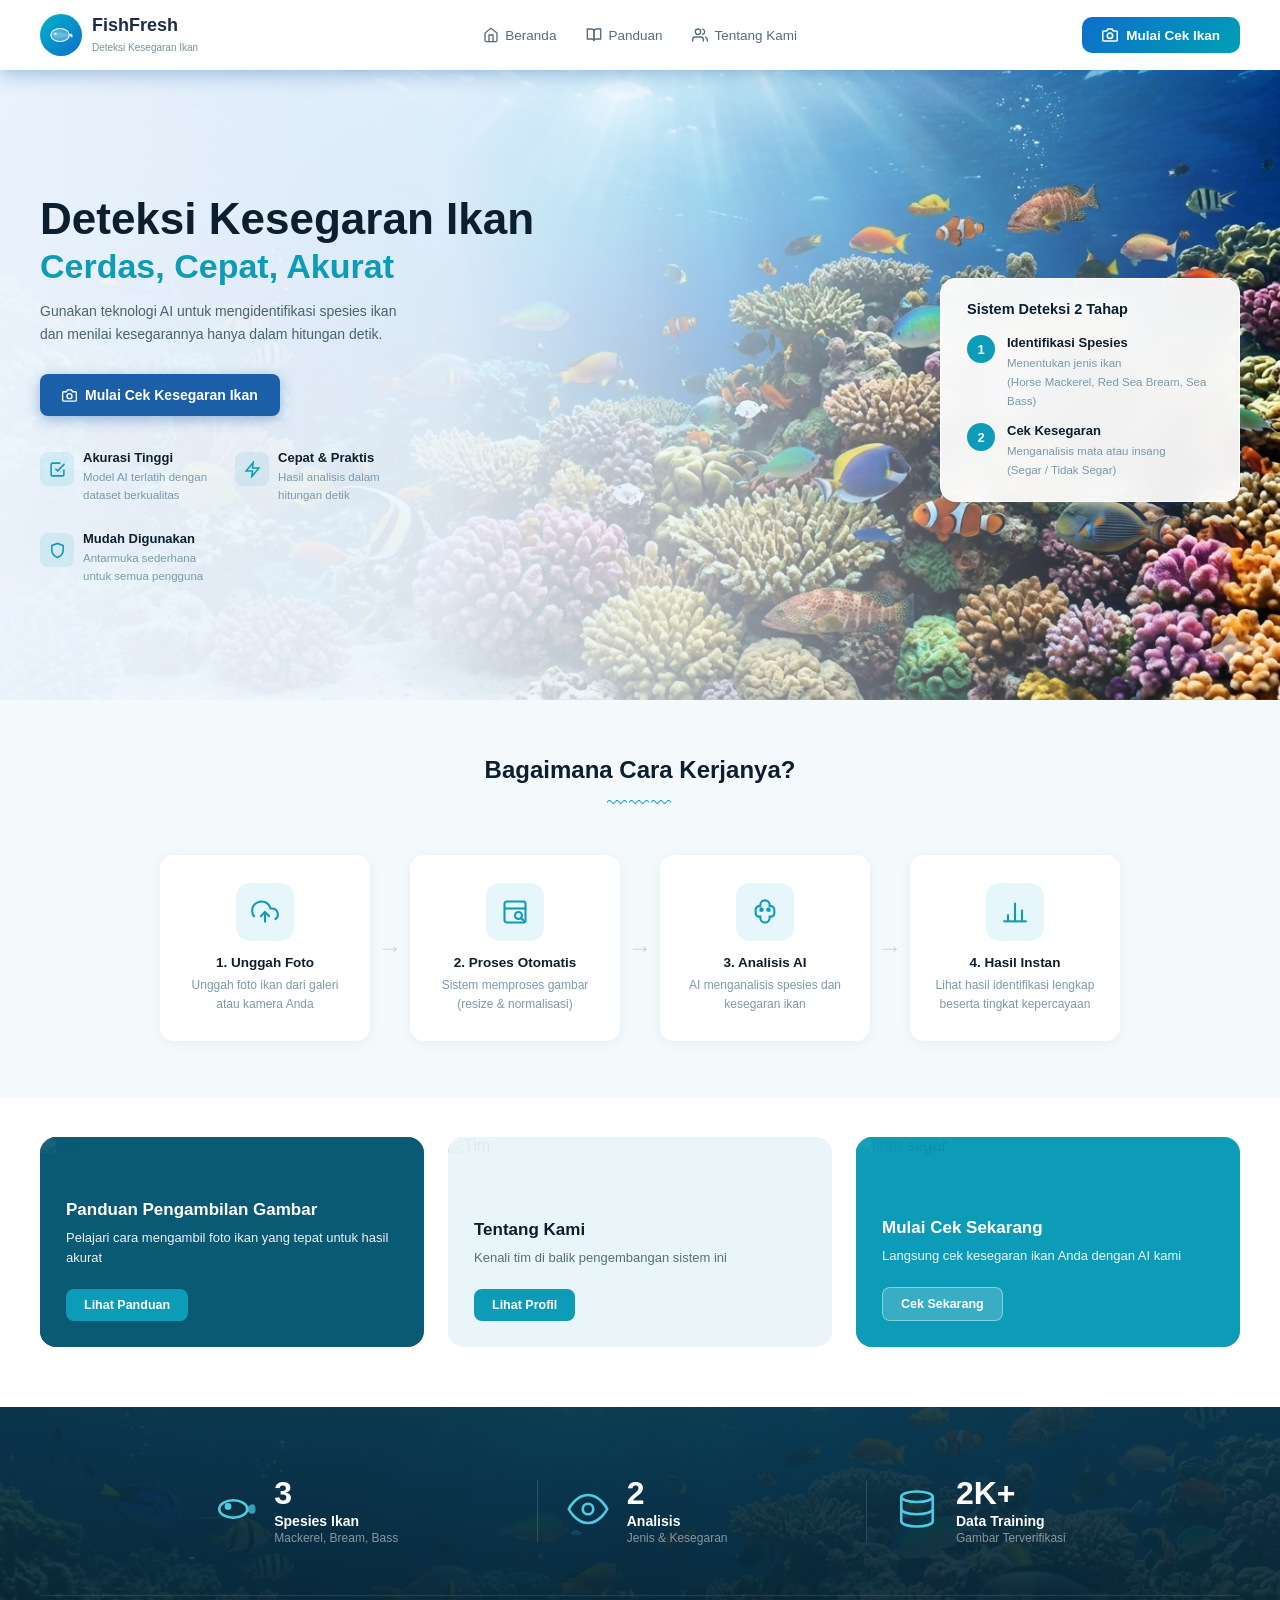
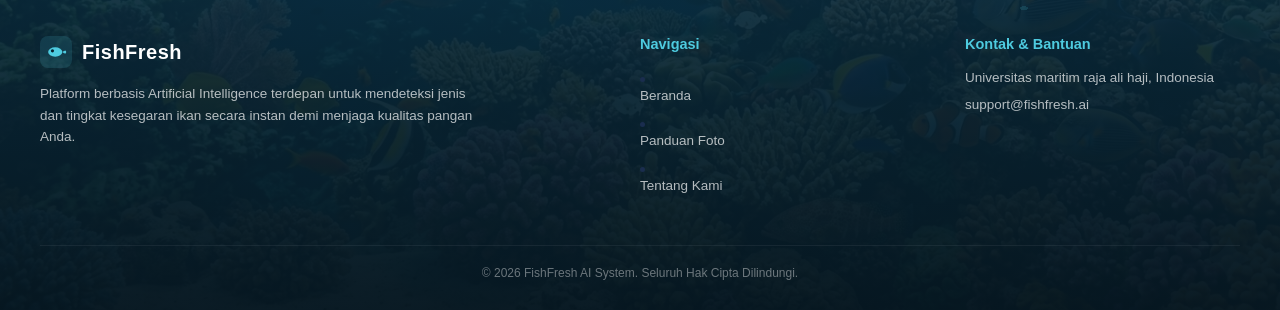
==== commit f05e14a9: "first commit" ====
--- a/frontend/index.html
+++ b/frontend/index.html
@@ -33,7 +33,7 @@
 
     <ul class="nav-links">
       <li>
-        <a href="beranda.html" class="active">
+        <a href="index.html" class="active">
           <svg viewBox="0 0 24 24" fill="none" stroke="currentColor" stroke-width="2" stroke-linecap="round">
             <path d="M3 9l9-7 9 7v11a2 2 0 01-2 2H5a2 2 0 01-2-2z" />
             <polyline points="9 22 9 12 15 12 15 22" />
@@ -78,7 +78,7 @@
 
     <div class="mobile-menu" id="mobileMenu">
       <ul>
-        <li><a href="beranda.html" class="active">Beranda</a></li>
+        <li><a href="index.html" class="active">Beranda</a></li>
         <li><a href="panduan.html">Panduan</a></li>
         <li><a href="tentang.html">Tentang Kami</a></li>
         <li>
@@ -366,7 +366,7 @@
 
         <div class="footer-links-group">
           <h4>Navigasi</h4>
-          <li><a href="beranda.html">Beranda</a>
+          <li><a href="index.html">Beranda</a>
           <li><a href="panduan.html">Panduan Foto</a>
           <li><a href="tentang.html">Tentang Kami</a>
         </div>
